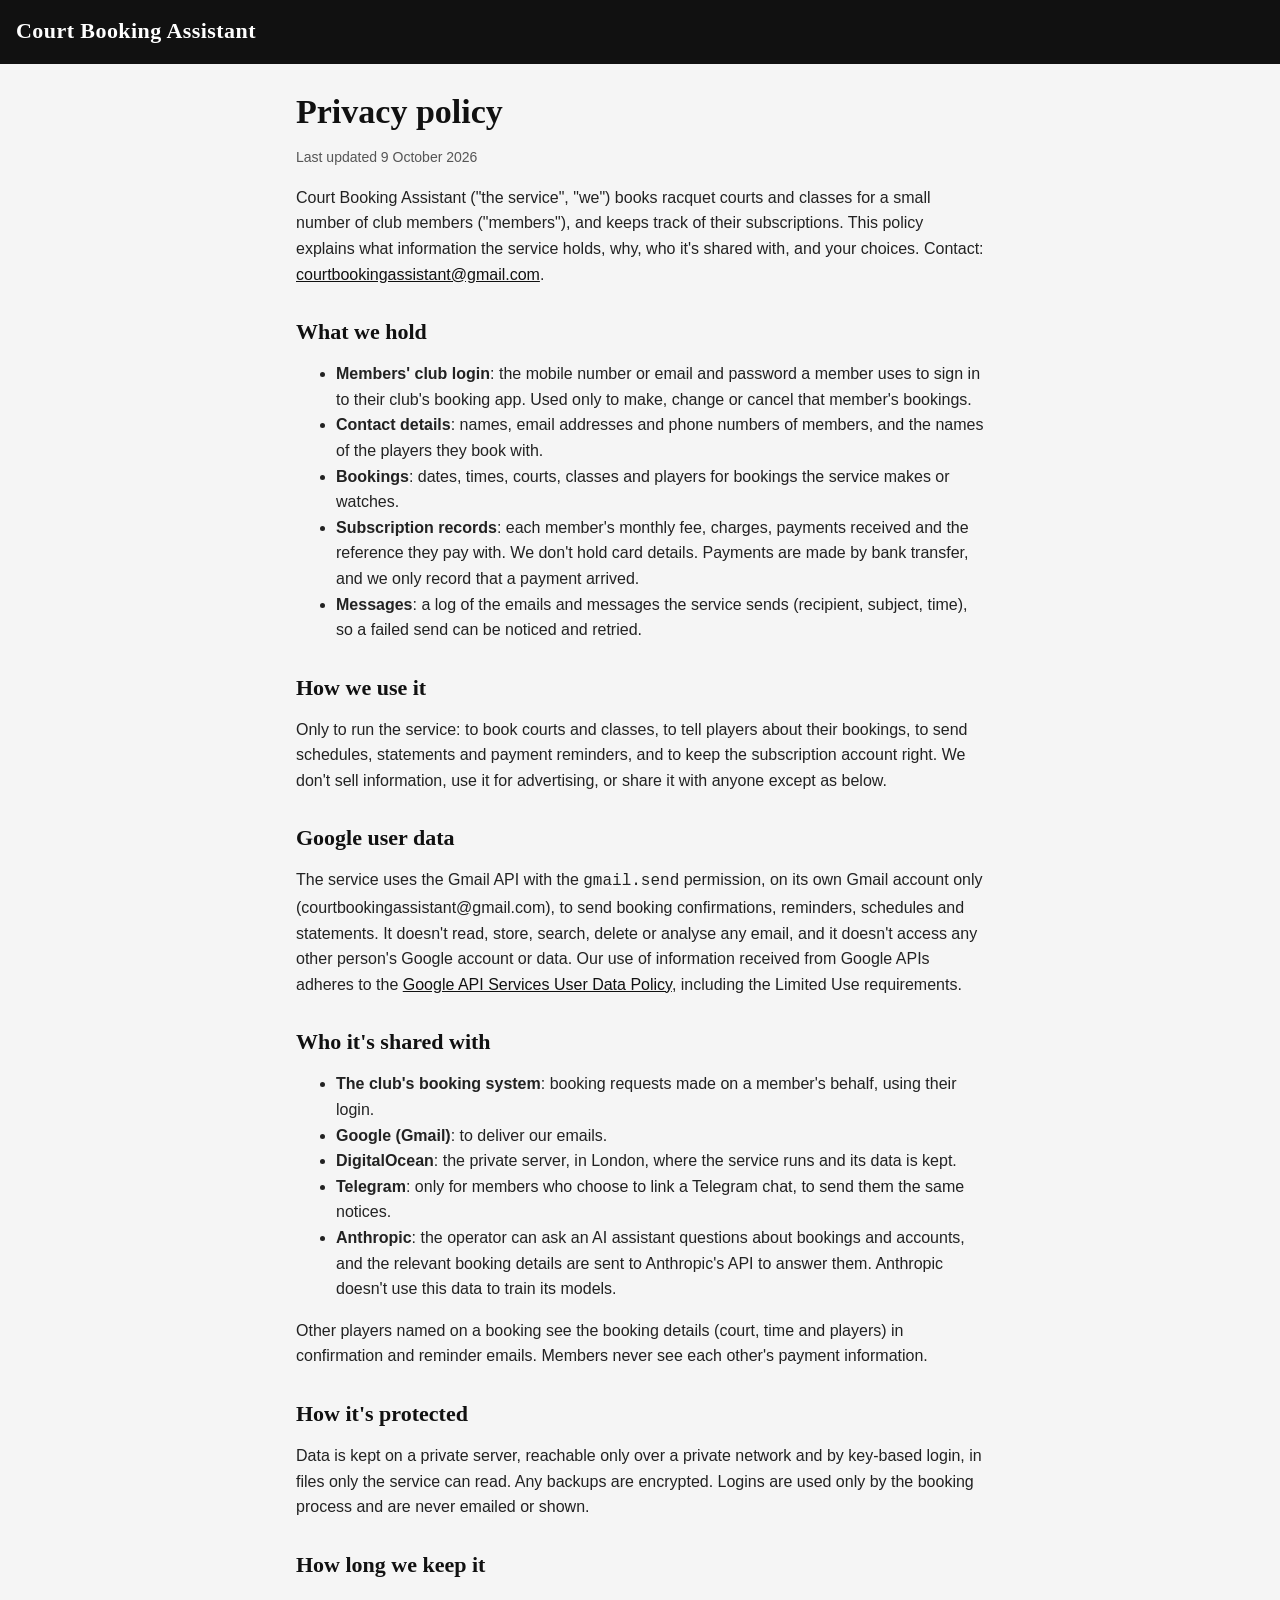
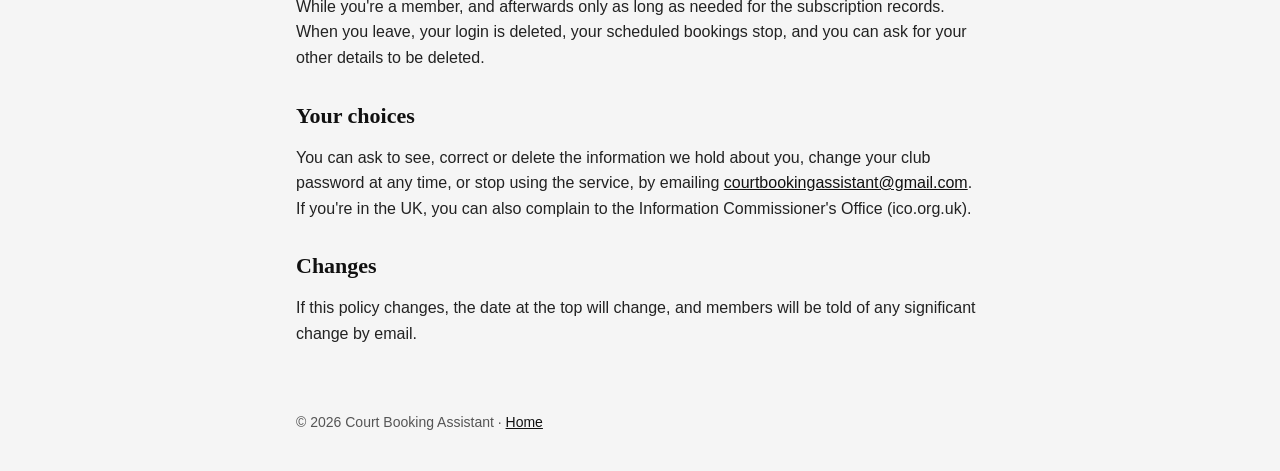
==== privacy.html @ ced87369 "Court Booking Assistant: home page and privacy policy Co-Authored-By: Claude Opus 5.5 (1M context) <" ====
<!doctype html>
<html lang="en">
<head>
<meta charset="utf-8">
<meta name="viewport" content="width=device-width, initial-scale=1">
<title>Privacy policy · Court Booking Assistant</title>
<link rel="stylesheet" href="style.css">
</head>
<body>
<header><a href="./">Court Booking Assistant</a></header>
<main>
  <h1>Privacy policy</h1>
  <p class="muted">Last updated 9 October 2026</p>

  <p>Court Booking Assistant ("the service", "we") books racquet courts and classes for a small number of club members ("members"), and keeps track of their subscriptions. This policy explains what information the service holds, why, who it's shared with, and your choices. Contact: <a href="mailto:courtbookingassistant@gmail.com">courtbookingassistant@gmail.com</a>.</p>

  <h2>What we hold</h2>
  <ul>
    <li><strong>Members' club login</strong>: the mobile number or email and password a member uses to sign in to their club's booking app. Used only to make, change or cancel that member's bookings.</li>
    <li><strong>Contact details</strong>: names, email addresses and phone numbers of members, and the names of the players they book with.</li>
    <li><strong>Bookings</strong>: dates, times, courts, classes and players for bookings the service makes or watches.</li>
    <li><strong>Subscription records</strong>: each member's monthly fee, charges, payments received and the reference they pay with. We don't hold card details. Payments are made by bank transfer, and we only record that a payment arrived.</li>
    <li><strong>Messages</strong>: a log of the emails and messages the service sends (recipient, subject, time), so a failed send can be noticed and retried.</li>
  </ul>

  <h2>How we use it</h2>
  <p>Only to run the service: to book courts and classes, to tell players about their bookings, to send schedules, statements and payment reminders, and to keep the subscription account right. We don't sell information, use it for advertising, or share it with anyone except as below.</p>

  <h2>Google user data</h2>
  <p>The service uses the Gmail API with the <code>gmail.send</code> permission, on its own Gmail account only (courtbookingassistant@gmail.com), to send booking confirmations, reminders, schedules and statements. It doesn't read, store, search, delete or analyse any email, and it doesn't access any other person's Google account or data. Our use of information received from Google APIs adheres to the <a href="https://developers.google.com/terms/api-services-user-data-policy">Google API Services User Data Policy</a>, including the Limited Use requirements.</p>

  <h2>Who it's shared with</h2>
  <ul>
    <li><strong>The club's booking system</strong>: booking requests made on a member's behalf, using their login.</li>
    <li><strong>Google (Gmail)</strong>: to deliver our emails.</li>
    <li><strong>DigitalOcean</strong>: the private server, in London, where the service runs and its data is kept.</li>
    <li><strong>Telegram</strong>: only for members who choose to link a Telegram chat, to send them the same notices.</li>
    <li><strong>Anthropic</strong>: the operator can ask an AI assistant questions about bookings and accounts, and the relevant booking details are sent to Anthropic's API to answer them. Anthropic doesn't use this data to train its models.</li>
  </ul>
  <p>Other players named on a booking see the booking details (court, time and players) in confirmation and reminder emails. Members never see each other's payment information.</p>

  <h2>How it's protected</h2>
  <p>Data is kept on a private server, reachable only over a private network and by key-based login, in files only the service can read. Any backups are encrypted. Logins are used only by the booking process and are never emailed or shown.</p>

  <h2>How long we keep it</h2>
  <p>While you're a member, and afterwards only as long as needed for the subscription records. When you leave, your login is deleted, your scheduled bookings stop, and you can ask for your other details to be deleted.</p>

  <h2>Your choices</h2>
  <p>You can ask to see, correct or delete the information we hold about you, change your club password at any time, or stop using the service, by emailing <a href="mailto:courtbookingassistant@gmail.com">courtbookingassistant@gmail.com</a>. If you're in the UK, you can also complain to the Information Commissioner's Office (ico.org.uk).</p>

  <h2>Changes</h2>
  <p>If this policy changes, the date at the top will change, and members will be told of any significant change by email.</p>
</main>
<footer>© 2026 Court Booking Assistant · <a href="./">Home</a></footer>
</body>
</html>
---- style.css ----
:root{--ink:#111;--muted:#555;--line:#ddd;--bg:#f5f5f5;--card:#fff}
*{box-sizing:border-box}
body{margin:0;background:var(--bg);color:var(--ink);font:16px/1.6 -apple-system,Helvetica,Arial,sans-serif}
header{background:#111;color:#fff;padding:18px 16px}
header a{color:#fff;text-decoration:none;font:600 22px Georgia,serif;letter-spacing:.02em}
main{max-width:720px;margin:0 auto;padding:28px 16px 48px}
h1{font:600 34px/1.2 Georgia,serif;margin:0 0 12px}
h2{font:600 22px Georgia,serif;margin:32px 0 8px}
.card{background:var(--card);border:1px solid var(--line);border-radius:12px;padding:18px 20px;margin:16px 0}
p,li{color:#222}
.muted{color:var(--muted);font-size:14px}
a{color:var(--ink)}
footer{max-width:720px;margin:0 auto;padding:0 16px 40px;color:var(--muted);font-size:14px}
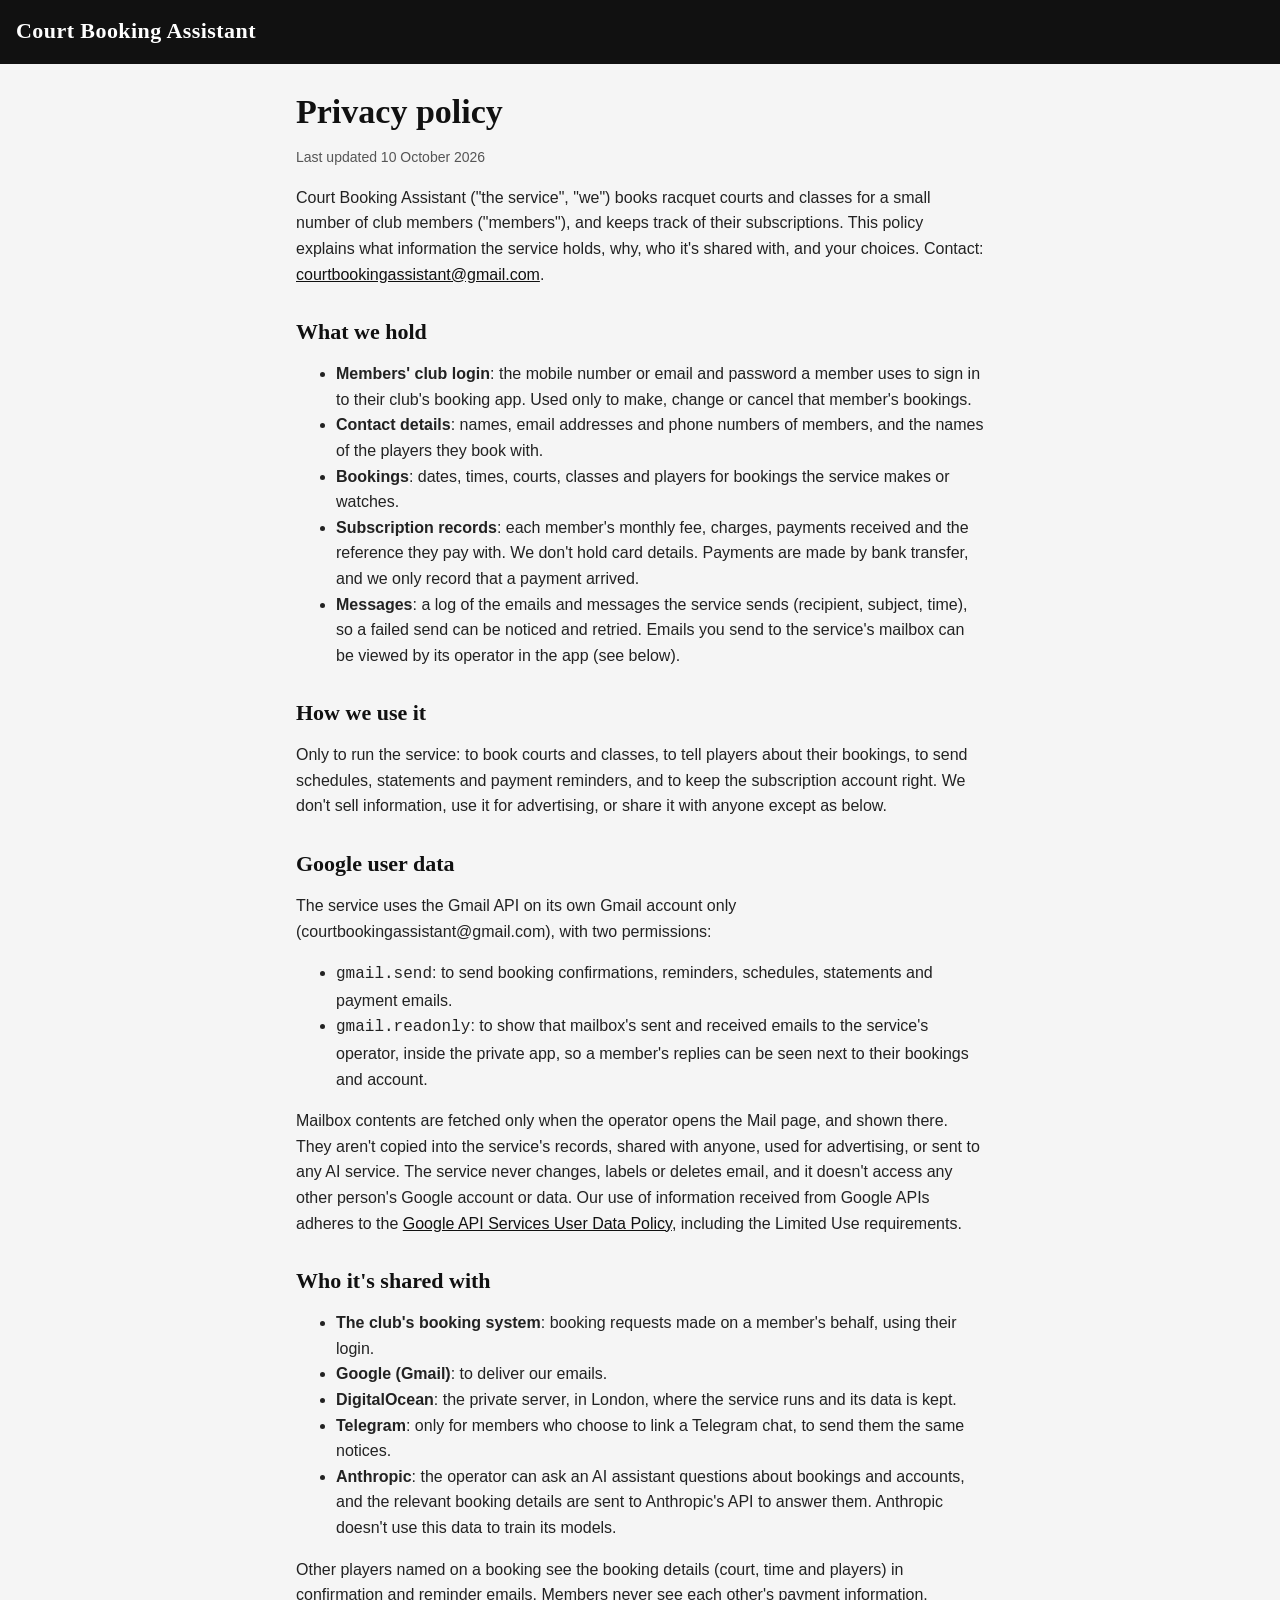
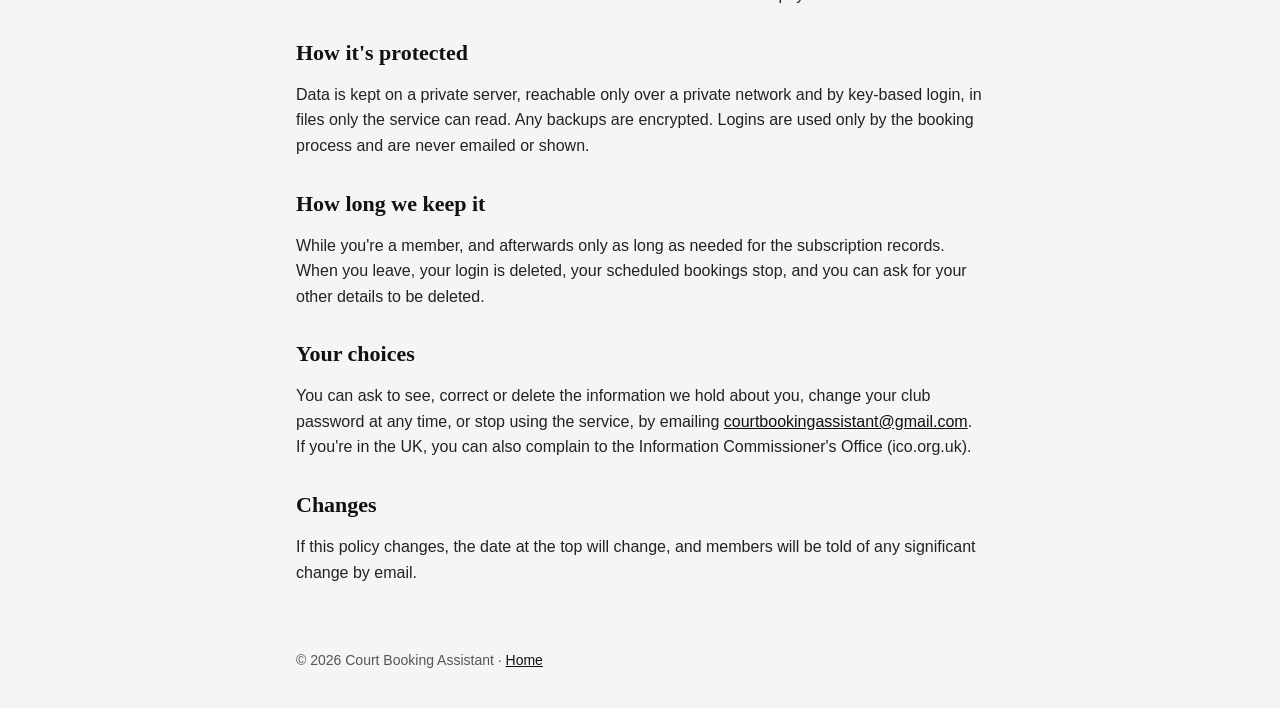
==== commit 550c2eea: "Privacy policy: read-only view of the service's own mailbox Co-Authored-By: Claude Opus 5.5 (1M cont" ====
--- a/privacy.html
+++ b/privacy.html
@@ -10,7 +10,7 @@
 <header><a href="./">Court Booking Assistant</a></header>
 <main>
   <h1>Privacy policy</h1>
-  <p class="muted">Last updated 9 October 2026</p>
+  <p class="muted">Last updated 10 October 2026</p>
 
   <p>Court Booking Assistant ("the service", "we") books racquet courts and classes for a small number of club members ("members"), and keeps track of their subscriptions. This policy explains what information the service holds, why, who it's shared with, and your choices. Contact: <a href="mailto:courtbookingassistant@gmail.com">courtbookingassistant@gmail.com</a>.</p>
 
@@ -20,14 +20,19 @@
     <li><strong>Contact details</strong>: names, email addresses and phone numbers of members, and the names of the players they book with.</li>
     <li><strong>Bookings</strong>: dates, times, courts, classes and players for bookings the service makes or watches.</li>
     <li><strong>Subscription records</strong>: each member's monthly fee, charges, payments received and the reference they pay with. We don't hold card details. Payments are made by bank transfer, and we only record that a payment arrived.</li>
-    <li><strong>Messages</strong>: a log of the emails and messages the service sends (recipient, subject, time), so a failed send can be noticed and retried.</li>
+    <li><strong>Messages</strong>: a log of the emails and messages the service sends (recipient, subject, time), so a failed send can be noticed and retried. Emails you send to the service's mailbox can be viewed by its operator in the app (see below).</li>
   </ul>
 
   <h2>How we use it</h2>
   <p>Only to run the service: to book courts and classes, to tell players about their bookings, to send schedules, statements and payment reminders, and to keep the subscription account right. We don't sell information, use it for advertising, or share it with anyone except as below.</p>
 
   <h2>Google user data</h2>
-  <p>The service uses the Gmail API with the <code>gmail.send</code> permission, on its own Gmail account only (courtbookingassistant@gmail.com), to send booking confirmations, reminders, schedules and statements. It doesn't read, store, search, delete or analyse any email, and it doesn't access any other person's Google account or data. Our use of information received from Google APIs adheres to the <a href="https://developers.google.com/terms/api-services-user-data-policy">Google API Services User Data Policy</a>, including the Limited Use requirements.</p>
+  <p>The service uses the Gmail API on its own Gmail account only (courtbookingassistant@gmail.com), with two permissions:</p>
+  <ul>
+    <li><code>gmail.send</code>: to send booking confirmations, reminders, schedules, statements and payment emails.</li>
+    <li><code>gmail.readonly</code>: to show that mailbox's sent and received emails to the service's operator, inside the private app, so a member's replies can be seen next to their bookings and account.</li>
+  </ul>
+  <p>Mailbox contents are fetched only when the operator opens the Mail page, and shown there. They aren't copied into the service's records, shared with anyone, used for advertising, or sent to any AI service. The service never changes, labels or deletes email, and it doesn't access any other person's Google account or data. Our use of information received from Google APIs adheres to the <a href="https://developers.google.com/terms/api-services-user-data-policy">Google API Services User Data Policy</a>, including the Limited Use requirements.</p>
 
   <h2>Who it's shared with</h2>
   <ul>
